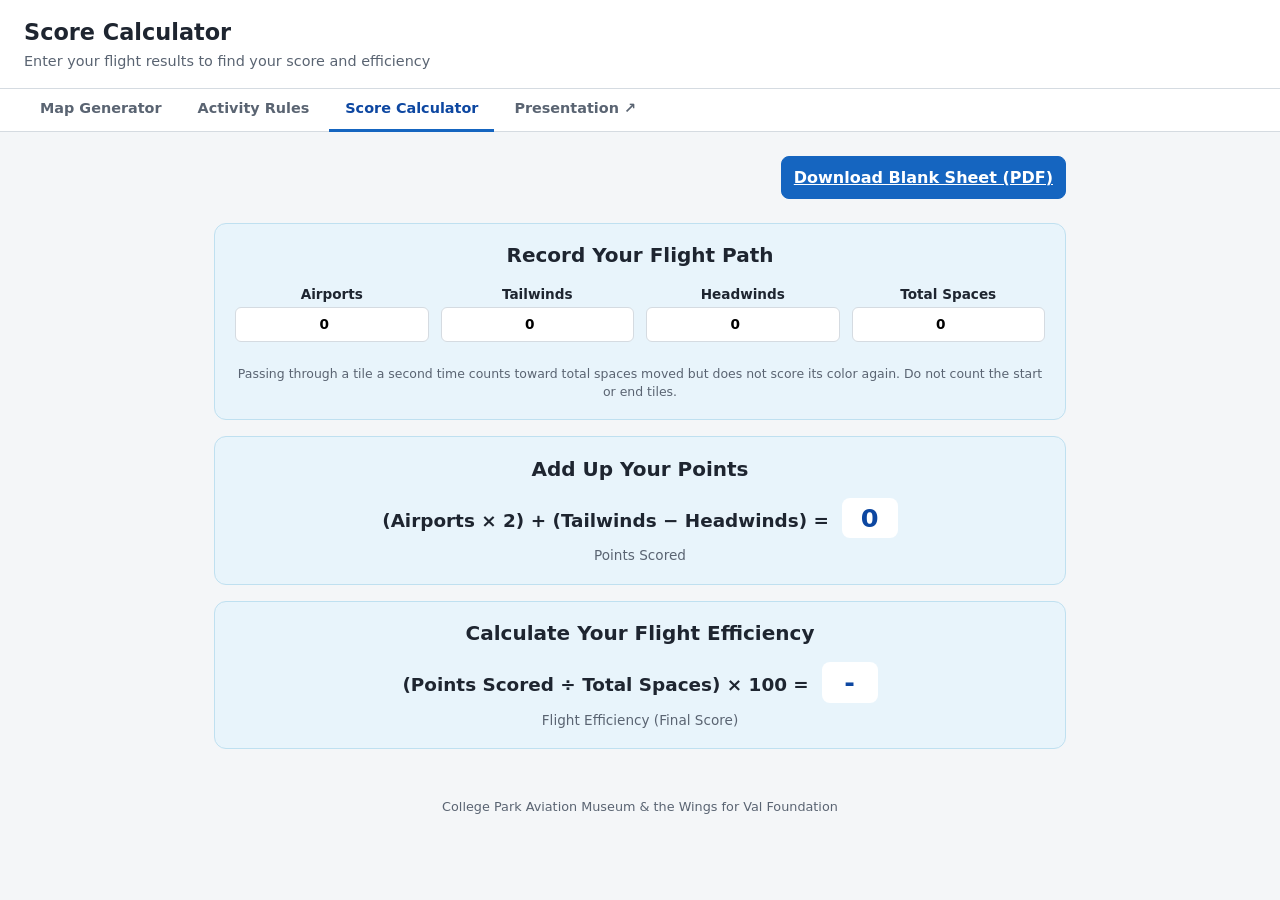
==== src/score.html @ 0450dbc5 "Tabs for handouts and presentation" ====
<!DOCTYPE html>
<html lang="en">
<head>
	<meta charset="UTF-8">
	<meta name="viewport" content="width=device-width, initial-scale=1.0">
	<title>Score Calculator — Ozobot Map Generator</title>
	<link rel="stylesheet" href="style.css">
</head>
<body>
	<header class="app-header">
		<h1>Score Calculator</h1>
		<p class="tagline">Enter your flight results to find your score and efficiency</p>
	</header>

	<!-- Shared tab bar. Copy verbatim into every page; set aria-current="page"
	     on the tab for THIS page (here: Score Calculator). -->
	<nav class="tab-bar" aria-label="Site sections">
		<a href="index.html" class="tab">Map Generator</a>
		<a href="rules.html" class="tab">Activity Rules</a>
		<a href="score.html" class="tab" aria-current="page">Score Calculator</a>
		<a href="https://canva.link/ln92ehll5jigmfg" class="tab tab-external"
			target="_blank" rel="noopener">Presentation &#8599;</a>
	</nav>

	<main class="page score-page">
		<div class="score-actions">
			<a class="btn btn-primary" href="downloads/ozobot-flight-results.pdf" download>
				Download Blank Sheet (PDF)
			</a>
		</div>

		<form id="score-form">
			<!-- Section 1: the four hand-counted inputs -->
			<section class="score-panel">
				<h2>Record Your Flight Path</h2>
				<div class="score-inputs">
					<label for="in-airports">Airports
						<input type="number" id="in-airports" min="0" value="0">
					</label>
					<label for="in-tailwinds">Tailwinds
						<input type="number" id="in-tailwinds" min="0" value="0">
					</label>
					<label for="in-headwinds">Headwinds
						<input type="number" id="in-headwinds" min="0" value="0">
					</label>
					<label for="in-total">Total Spaces
						<input type="number" id="in-total" min="0" value="0">
					</label>
				</div>
				<p class="score-note">Passing through a tile a second time counts toward total spaces
					moved but does not score its color again. Do not count the start or end tiles.</p>
			</section>

			<!-- Section 2: points, computed live -->
			<section class="score-panel">
				<h2>Add Up Your Points</h2>
				<p class="score-formula">
					(Airports &times; 2) + (Tailwinds &minus; Headwinds) =
					<output id="out-points" for="in-airports in-tailwinds in-headwinds">0</output>
				</p>
				<p class="score-caption">Points Scored</p>
			</section>

			<!-- Section 3: efficiency, computed live -->
			<section class="score-panel">
				<h2>Calculate Your Flight Efficiency</h2>
				<p class="score-formula">
					(Points Scored &divide; Total Spaces) &times; 100 =
					<output id="out-efficiency" for="out-points in-total">&mdash;</output>
				</p>
				<p class="score-caption">Flight Efficiency (Final Score)</p>
			</section>
		</form>
	</main>

	<footer class="app-footer">
		<p>College Park Aviation Museum &amp; the Wings for Val Foundation</p>
	</footer>

	<script type="module" src="js/score.js"></script>
</body>
</html>
---- src/style.css ----
/* ============ Ozobot Map Generator — app styles ============ */

:root {
	--accent: #1565c0;
	--accent-dark: #0d47a1;
	--bg: #f4f6f8;
	--panel: #ffffff;
	--border: #d5dbe1;
	--text: #1e2530;
	--text-soft: #5a6472;
	--error-bg: #fdecea;
	--error-border: #e53935;
	--warn-bg: #fff8e1;
	--warn-border: #f9a825;
}

* { box-sizing: border-box; }

body {
	margin: 0;
	font-family: system-ui, -apple-system, "Segoe UI", sans-serif;
	background: var(--bg);
	color: var(--text);
	line-height: 1.45;
}

/* ---------- Header / footer ---------- */

.app-header {
	background: var(--panel);
	border-bottom: 1px solid var(--border);
	padding: 1rem 1.5rem;
}

.app-header h1 { margin: 0; font-size: 1.4rem; }

.tagline { margin: 0.15rem 0 0; color: var(--text-soft); font-size: 0.9rem; }

/* ---------- Tab bar (shared across pages) ---------- */

.tab-bar {
	display: flex;
	flex-wrap: wrap;
	gap: 0.25rem;
	padding: 0 1.5rem;
	background: var(--panel);
	border-bottom: 1px solid var(--border);
}

.tab {
	padding: 0.6rem 1rem;
	font-size: 0.9rem;
	font-weight: 600;
	color: var(--text-soft);
	text-decoration: none;
	border-bottom: 3px solid transparent;  /* reserve space so nothing shifts */
	margin-bottom: -1px;                    /* overlap the bar's own border */
}

.tab:hover { color: var(--accent-dark); }

/* The tab for the current page. aria-current="page" is set in the HTML,
   so the styling and the accessibility state can never disagree. */
.tab[aria-current="page"] {
	color: var(--accent-dark);
	border-bottom-color: var(--accent);
}

.tab-external { color: var(--text-soft); }

/* ---------- Simple content page (rules / score tabs) ---------- */

.page {
	max-width: 900px;
	margin: 1.5rem auto;
	padding: 0 1.5rem;
}

/* ---------- Activity Rules tab ---------- */

.rules-actions {
	display: flex;
	justify-content: flex-end;
	margin-bottom: 1rem;
}

/* The download button should hug its text, not stretch full width. */
.rules-actions .btn { width: auto; }

.rules-title {
	text-align: center;
	margin: 0 0 1.25rem;
	font-size: 1.6rem;
}

.tile-cards {
	list-style: none;
	margin: 0;
	padding: 0;
	display: grid;
	gap: 1rem;
}

.tile-card {
	display: flex;
	gap: 1.1rem;
	align-items: flex-start;
	background: var(--panel);
	border: 1px solid var(--border);
	border-radius: 12px;
	padding: 1.1rem 1.25rem;
}

.tile-badge {
	flex: 0 0 auto;
	width: 92px;
	height: 92px;
	border-radius: 50%;
	background: #fff;
	border: 6px solid var(--border);
	display: flex;
	align-items: center;
	justify-content: center;
}

.tile-badge img {
	width: 52px;
	height: 52px;
}

/* Per-tile ring colors, matching the map palette. */
.tile-badge-airport { border-color: #1976d2; }
.tile-badge-tailwind { border-color: #43a047; }
.tile-badge-headwind { border-color: #f9a825; }
.tile-badge-impassable { border-color: #e53935; }

.tile-body h3 {
	margin: 0.1rem 0 0.6rem;
	font-size: 1.15rem;
}

/* The one-line summary after each tile name, in softer weight. */
.tile-summary {
	display: block;
	font-size: 0.9rem;
	font-weight: 400;
	color: var(--text-soft);
	margin-top: 0.1rem;
}

.tile-body p {
	margin: 0 0 0.5rem;
	font-size: 0.9rem;
}

.tile-body p:last-child { margin-bottom: 0; }

.rules-footnote {
	margin: 1.25rem 0 0;
	padding: 0.85rem 1rem;
	background: var(--panel);
	border: 1px solid var(--border);
	border-radius: 10px;
	font-size: 0.82rem;
	color: var(--text-soft);
}

/* Stack the badge above the text on narrow screens. */
@media (max-width: 560px) {
	.tile-card { flex-direction: column; align-items: center; text-align: center; }
	.tile-summary { text-align: center; }
}

/* ---------- Score Calculator tab ---------- */

.score-actions {
	display: flex;
	justify-content: flex-end;
	margin-bottom: 1rem;
}

.score-actions .btn { width: auto; }

.score-panel {
	background: #e8f4fb;               /* soft sky blue, echoing the handout */
	border: 1px solid #bfe0f0;
	border-radius: 12px;
	padding: 1.1rem 1.25rem;
	margin-bottom: 1rem;
}

.score-panel h2 {
	margin: 0 0 0.9rem;
	text-align: center;
	font-size: 1.25rem;
}

.score-inputs {
	display: grid;
	grid-template-columns: repeat(4, 1fr);
	gap: 0.75rem;
}

.score-inputs label {
	font-size: 0.85rem;
	font-weight: 600;
	text-align: center;
}

.score-inputs input {
	margin-top: 0.3rem;
	text-align: center;
	font-size: 1.1rem;
}

.score-note {
	margin: 0.9rem 0 0;
	font-size: 0.78rem;
	color: var(--text-soft);
	text-align: center;
}

.score-formula {
	margin: 0;
	text-align: center;
	font-size: 1.15rem;
	font-weight: 600;
}

/* The live-computed result: big and accented. */
.score-formula output {
	display: inline-block;
	min-width: 3.5rem;
	margin-left: 0.4rem;
	padding: 0.1rem 0.6rem;
	font-size: 1.6rem;
	font-weight: 700;
	color: var(--accent-dark);
	background: #fff;
	border-radius: 8px;
}

.score-caption {
	margin: 0.5rem 0 0;
	text-align: center;
	font-size: 0.85rem;
	color: var(--text-soft);
}

/* Stack the four inputs into two columns on narrow screens. */
@media (max-width: 560px) {
	.score-inputs { grid-template-columns: repeat(2, 1fr); }
}

.app-footer {
	padding: 0.75rem 1.5rem;
	color: var(--text-soft);
	font-size: 0.8rem;
	text-align: center;
}

/* ---------- Layout ---------- */

.app-layout {
	display: flex;
	gap: 1.25rem;
	padding: 1.25rem 1.5rem;
	align-items: flex-start;
	max-width: 1400px;
	margin: 0 auto;
}

.sidebar {
	flex: 0 0 290px;
	background: var(--panel);
	border: 1px solid var(--border);
	border-radius: 10px;
	padding: 1rem;
}

.map-area { flex: 1 1 auto; min-width: 0; }

/* Stack vertically on narrow screens */
@media (max-width: 800px) {
	.app-layout { flex-direction: column; }
	.sidebar { flex: 1 1 auto; width: 100%; }
}

/* ---------- Form ---------- */

fieldset {
	border: 1px solid var(--border);
	border-radius: 8px;
	margin: 0 0 0.9rem;
	padding: 0.6rem 0.75rem 0.75rem;
}

legend {
	font-size: 0.8rem;
	font-weight: 600;
	color: var(--text-soft);
	text-transform: uppercase;
	letter-spacing: 0.04em;
	padding: 0 0.3rem;
}

label {
	display: block;
	font-size: 0.85rem;
	font-weight: 500;
	margin-bottom: 0.55rem;
}

label:last-child { margin-bottom: 0; }

.hint { font-weight: 400; color: var(--text-soft); }

input[type="number"],
input[type="text"] {
	display: block;
	width: 100%;
	margin-top: 0.2rem;
	padding: 0.4rem 0.5rem;
	font: inherit;
	border: 1px solid var(--border);
	border-radius: 6px;
	background: #fff;
}

input:focus {
	outline: 2px solid var(--accent);
	outline-offset: 1px;
	border-color: var(--accent);
}

.field-row {
	display: flex;
	gap: 0.6rem;
}

.field-row label { flex: 1 1 0; }

/* ---------- Buttons ---------- */

.btn {
	display: block;
	width: 100%;
	padding: 0.55rem 0.75rem;
	margin-bottom: 0.5rem;
	font: inherit;
	font-weight: 600;
	color: var(--text);
	background: var(--panel);
	border: 1px solid var(--border);
	border-radius: 8px;
	cursor: pointer;
}

.btn:hover:not(:disabled) { border-color: var(--accent); color: var(--accent-dark); }

.btn:disabled { opacity: 0.45; cursor: not-allowed; }

.btn-primary {
	background: var(--accent);
	border-color: var(--accent);
	color: #fff;
}

.btn-primary:hover:not(:disabled) {
	background: var(--accent-dark);
	color: #fff;
}

/* Two secondary buttons side by side under Generate */
.btn-row {
	display: flex;
	gap: 0.5rem;
	margin-top: 0.5rem;
}

.btn-row .btn { margin-bottom: 0; }

.btn-subtle {
	font-weight: 500;
	font-size: 0.85rem;
	color: var(--text-soft);
	background: var(--bg);
}

.actions { margin-top: 0.9rem; }

/* Small inline spinner shown while the solver worker is running */
.spinner {
	display: inline-block;
	width: 0.8em;
	height: 0.8em;
	margin-right: 0.35em;
	vertical-align: -0.1em;
	border: 2px solid var(--border);
	border-top-color: var(--accent);
	border-radius: 50%;
	animation: spin 0.7s linear infinite;
}

@keyframes spin {
	to { transform: rotate(360deg); }
}

/* ---------- Feedback: errors & warnings ---------- */

#error-box {
	margin-top: 0.75rem;
	padding: 0.6rem 0.75rem;
	background: var(--error-bg);
	border: 1px solid var(--error-border);
	border-radius: 8px;
	font-size: 0.85rem;
}

#warnings {
	list-style: none;
	margin: 0.75rem 0 0;
	padding: 0;
}

#warnings li {
	margin-bottom: 0.4rem;
	padding: 0.5rem 0.7rem;
	background: var(--warn-bg);
	border: 1px solid var(--warn-border);
	border-radius: 8px;
	font-size: 0.82rem;
}

/* ---------- Map area ---------- */

.map-meta {
	display: flex;
	justify-content: space-between;
	gap: 1rem;
	min-height: 1.4rem;
	margin-bottom: 0.5rem;
	font-size: 0.9rem;
	color: var(--text-soft);
}

#seed-display { font-weight: 600; }

#map-container {
	background: var(--panel);
	border: 1px solid var(--border);
	border-radius: 10px;
	padding: 0.75rem;
}

/* The generated SVG scales to fit its container */
#map-container svg {
	display: block;
	width: 100%;
	height: auto;
}

.placeholder-text {
	text-align: center;
	color: var(--text-soft);
	padding: 3rem 1rem;
}

.print-hint {
	margin: 0.6rem 0 0;
	font-size: 0.78rem;
	line-height: 1.4;
	color: var(--text-soft);
}

/* ---------- Printable output ---------- */

/* The print pages exist in the DOM but are invisible on screen. */
#print-root { display: none; }

/* Letter landscape with no browser-added margins: the page SVGs are
   exactly 11in x 8.5in, so tiles land at their true physical size. */
@page {
	size: letter landscape;
	margin: 0;
}

@media print {
	/* Hide the whole app; show only the printable pages. */
	.app-header,
	.app-layout,
	.app-footer { display: none !important; }

	#print-root { display: block; }

	.print-page {
		width: 11in;
		height: 8.5in;
		overflow: hidden;          /* clip anything past the page edge */
		break-after: page;
		page-break-after: always;  /* older browsers */
	}

	/* No trailing blank page after the last sheet. */
	.print-page:last-child {
		break-after: auto;
		page-break-after: auto;
	}

	.print-page svg {
		display: block;
		width: 11in;
		height: 8.5in;
	}
}
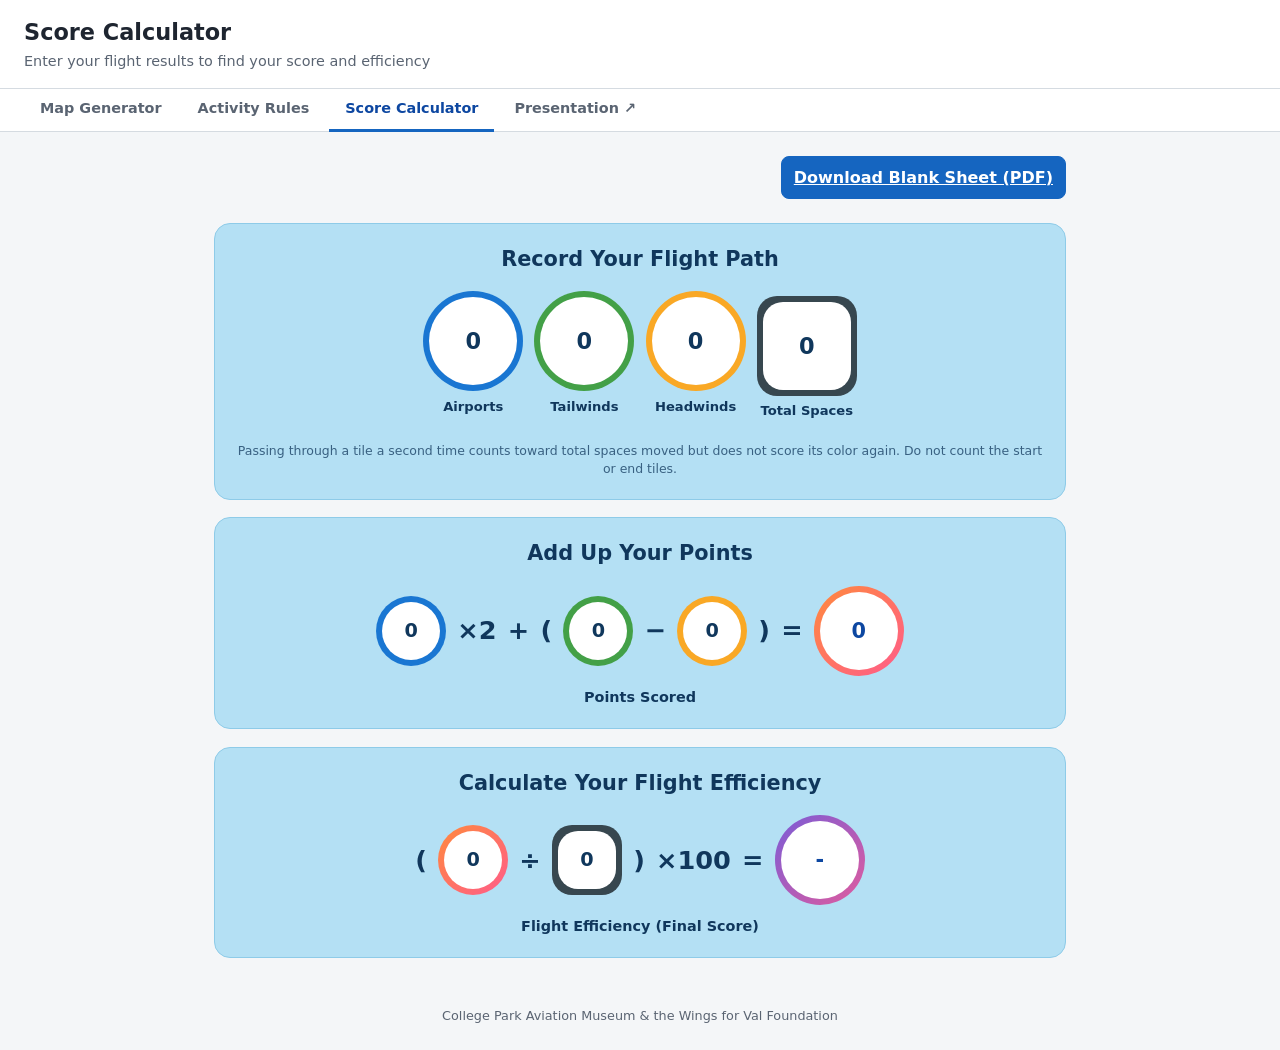
==== commit 485a6066: "Visual changes and score sheet" ====
--- a/src/score.html
+++ b/src/score.html
@@ -30,44 +30,75 @@
 		</div>
 
 		<form id="score-form">
-			<!-- Section 1: the four hand-counted inputs -->
+			<!-- Section 1: the four hand-counted inputs, each in a colored ring -->
 			<section class="score-panel">
 				<h2>Record Your Flight Path</h2>
-				<div class="score-inputs">
-					<label for="in-airports">Airports
-						<input type="number" id="in-airports" min="0" value="0">
+				<div class="equation">
+					<label class="term" for="in-airports">
+						<span class="circle ring-airport"><span class="circle-face">
+							<input type="number" id="in-airports" min="0" value="0" class="circle-input">
+						</span></span>
+						<span class="term-label">Airports</span>
 					</label>
-					<label for="in-tailwinds">Tailwinds
-						<input type="number" id="in-tailwinds" min="0" value="0">
+					<label class="term" for="in-tailwinds">
+						<span class="circle ring-tailwind"><span class="circle-face">
+							<input type="number" id="in-tailwinds" min="0" value="0" class="circle-input">
+						</span></span>
+						<span class="term-label">Tailwinds</span>
 					</label>
-					<label for="in-headwinds">Headwinds
-						<input type="number" id="in-headwinds" min="0" value="0">
+					<label class="term" for="in-headwinds">
+						<span class="circle ring-headwind"><span class="circle-face">
+							<input type="number" id="in-headwinds" min="0" value="0" class="circle-input">
+						</span></span>
+						<span class="term-label">Headwinds</span>
 					</label>
-					<label for="in-total">Total Spaces
-						<input type="number" id="in-total" min="0" value="0">
+					<label class="term" for="in-total">
+						<span class="circle circle-square ring-total"><span class="circle-face">
+							<input type="number" id="in-total" min="0" value="0" class="circle-input">
+						</span></span>
+						<span class="term-label">Total Spaces</span>
 					</label>
 				</div>
 				<p class="score-note">Passing through a tile a second time counts toward total spaces
 					moved but does not score its color again. Do not count the start or end tiles.</p>
 			</section>
 
-			<!-- Section 2: points, computed live -->
+			<!-- Section 2: points, computed live. Operand circles echo the inputs
+			     (filled by score.js); color carries which is which. -->
 			<section class="score-panel">
 				<h2>Add Up Your Points</h2>
-				<p class="score-formula">
-					(Airports &times; 2) + (Tailwinds &minus; Headwinds) =
-					<output id="out-points" for="in-airports in-tailwinds in-headwinds">0</output>
-				</p>
+				<div class="equation">
+					<span class="circle circle-sm ring-airport"><span class="circle-face" id="v-airports">0</span></span>
+					<span class="op">&times;2</span>
+					<span class="op">+</span>
+					<span class="op">(</span>
+					<span class="circle circle-sm ring-tailwind"><span class="circle-face" id="v-tailwinds">0</span></span>
+					<span class="op">&minus;</span>
+					<span class="circle circle-sm ring-headwind"><span class="circle-face" id="v-headwinds">0</span></span>
+					<span class="op">)</span>
+					<span class="op">=</span>
+					<span class="circle circle-result ring-points"><span class="circle-face">
+						<output id="out-points" for="in-airports in-tailwinds in-headwinds">0</output>
+					</span></span>
+				</div>
 				<p class="score-caption">Points Scored</p>
 			</section>
 
 			<!-- Section 3: efficiency, computed live -->
 			<section class="score-panel">
 				<h2>Calculate Your Flight Efficiency</h2>
-				<p class="score-formula">
-					(Points Scored &divide; Total Spaces) &times; 100 =
-					<output id="out-efficiency" for="out-points in-total">&mdash;</output>
-				</p>
+				<div class="equation">
+					<span class="op">(</span>
+					<span class="circle circle-sm ring-points"><span class="circle-face" id="v-points">0</span></span>
+					<span class="op">&divide;</span>
+					<span class="circle circle-sm circle-square ring-total"><span class="circle-face" id="v-total">0</span></span>
+					<span class="op">)</span>
+					<span class="op">&times;100</span>
+					<span class="op">=</span>
+					<span class="circle circle-result ring-efficiency"><span class="circle-face">
+						<output id="out-efficiency" for="out-points in-total">&mdash;</output>
+					</span></span>
+				</div>
 				<p class="score-caption">Flight Efficiency (Final Score)</p>
 			</section>
 		</form>
--- a/src/style.css
+++ b/src/style.css
@@ -12,6 +12,9 @@
 	--error-border: #e53935;
 	--warn-bg: #fff8e1;
 	--warn-border: #f9a825;
+	--sky-panel: #b4e0f4;   /* handout-style panel blue */
+	--sky-border: #8ecbe8;
+	--navy: #10375c;        /* handout title/text navy */
 }
 
 * { box-sizing: border-box; }
@@ -91,24 +94,33 @@
 	text-align: center;
 	margin: 0 0 1.25rem;
 	font-size: 1.6rem;
-}
-
+	color: var(--navy);
+}
+
+/* One big sky-blue panel holding the tile rows, like the handout. */
 .tile-cards {
 	list-style: none;
 	margin: 0;
-	padding: 0;
+	padding: 1.25rem;
 	display: grid;
 	gap: 1rem;
+	background: var(--sky-panel);
+	border: 1px solid var(--sky-border);
+	border-radius: 16px;
 }
 
 .tile-card {
 	display: flex;
 	gap: 1.1rem;
-	align-items: flex-start;
-	background: var(--panel);
-	border: 1px solid var(--border);
+	align-items: center;
+}
+
+/* The description sits in a white rounded box on the blue panel. */
+.tile-body {
+	flex: 1;
+	background: #fff;
 	border-radius: 12px;
-	padding: 1.1rem 1.25rem;
+	padding: 1rem 1.15rem;
 }
 
 .tile-badge {
@@ -182,74 +194,138 @@
 .score-actions .btn { width: auto; }
 
 .score-panel {
-	background: #e8f4fb;               /* soft sky blue, echoing the handout */
-	border: 1px solid #bfe0f0;
-	border-radius: 12px;
-	padding: 1.1rem 1.25rem;
-	margin-bottom: 1rem;
+	background: var(--sky-panel);       /* saturated sky blue, like the handout */
+	border: 1px solid var(--sky-border);
+	border-radius: 16px;
+	padding: 1.25rem;
+	margin-bottom: 1.1rem;
 }
 
 .score-panel h2 {
-	margin: 0 0 0.9rem;
-	text-align: center;
-	font-size: 1.25rem;
-}
-
-.score-inputs {
-	display: grid;
-	grid-template-columns: repeat(4, 1fr);
-	gap: 0.75rem;
-}
-
-.score-inputs label {
-	font-size: 0.85rem;
+	margin: 0 0 1.1rem;
+	text-align: center;
+	font-size: 1.3rem;
+	color: var(--navy);
+}
+
+/* A horizontal row of circles and math symbols; wraps on small screens. */
+.equation {
+	display: flex;
+	flex-wrap: wrap;
+	align-items: center;
+	justify-content: center;
+	gap: 0.6rem 0.7rem;
+}
+
+/* A labeled term = circle above, caption below. */
+.term {
+	display: flex;
+	flex-direction: column;
+	align-items: center;
+	gap: 0.35rem;
+	cursor: pointer;
+}
+
+.term-label {
+	font-size: 0.82rem;
 	font-weight: 600;
-	text-align: center;
-}
-
-.score-inputs input {
-	margin-top: 0.3rem;
-	text-align: center;
-	font-size: 1.1rem;
-}
-
-.score-note {
-	margin: 0.9rem 0 0;
-	font-size: 0.78rem;
-	color: var(--text-soft);
-	text-align: center;
-}
-
-.score-formula {
-	margin: 0;
-	text-align: center;
-	font-size: 1.15rem;
-	font-weight: 600;
-}
-
-/* The live-computed result: big and accented. */
-.score-formula output {
-	display: inline-block;
-	min-width: 3.5rem;
-	margin-left: 0.4rem;
-	padding: 0.1rem 0.6rem;
+	color: var(--navy);
+}
+
+/* The ring is the outer element (its background is the ring color);
+   .circle-face is the white inside. Padding = ring thickness. */
+.circle {
+	display: inline-flex;
+	padding: 6px;
+	border-radius: 50%;
+	background: var(--border);          /* overridden by a ring-* class */
+}
+
+.circle-face {
+	width: 88px;
+	height: 88px;
+	border-radius: 50%;
+	background: #fff;
+	display: flex;
+	align-items: center;
+	justify-content: center;
+	font-size: 1.7rem;
+	font-weight: 700;
+	color: var(--navy);
+}
+
+/* Total Spaces is a rounded square in the handout, not a circle. */
+.circle-square,
+.circle-square .circle-face { border-radius: 20px; }
+
+/* Smaller circles for the equation operands. */
+.circle-sm .circle-face { width: 58px; height: 58px; font-size: 1.2rem; }
+
+/* Result circles: slightly bigger, accent-colored number. Smaller font so a
+   value like "88.9%" stays inside the circle. */
+.circle-result .circle-face {
+	width: 78px;
+	height: 78px;
+	color: var(--accent-dark);
+	font-size: 1.3rem;
+}
+
+/* Ring colors, matching the map / rules palette. */
+.ring-airport { background: #1976d2; }
+.ring-tailwind { background: #43a047; }
+.ring-headwind { background: #f9a825; }
+.ring-total { background: #37474f; }
+/* Gradient rings for the two computed results. */
+.ring-points { background: linear-gradient(135deg, #ff8a3d, #ff5c8a); }
+.ring-efficiency { background: linear-gradient(135deg, #7b5cd6, #e05c9e); }
+
+/* Number inputs sit borderless inside their circle face.
+   Scoped as `.circle-face .circle-input` (specificity 0,2,0) so it overrides
+   the general form rule `input[type="number"]` (0,1,1), which would otherwise
+   paint a white bordered box with padding on top of the circle. */
+.circle-face .circle-input {
+	width: 100%;
+	height: 100%;
+	min-width: 0;                       /* don't let flex min-content overflow the circle */
+	margin: 0;                          /* kill the form rule's margin-top */
+	padding: 0;
+	border: none;
+	border-radius: 50%;
+	background: transparent;            /* let the circle face show through */
+	text-align: center;
+	font-size: 1.4rem;
+	font-weight: 700;
+	color: var(--navy);
+	-moz-appearance: textfield;         /* hide Firefox spinner */
+}
+.circle-face .circle-input:focus { outline: none; }
+.circle-input::-webkit-inner-spin-button,
+.circle-input::-webkit-outer-spin-button { -webkit-appearance: none; margin: 0; }
+
+/* Accessible focus cue on the whole circle instead of the input. */
+.circle:focus-within { box-shadow: 0 0 0 3px rgba(21, 101, 192, 0.35); }
+
+/* The big math symbols between circles. */
+.op {
 	font-size: 1.6rem;
 	font-weight: 700;
-	color: var(--accent-dark);
-	background: #fff;
-	border-radius: 8px;
+	color: var(--navy);
+}
+
+.score-note {
+	margin: 1.1rem 0 0;
+	font-size: 0.78rem;
+	color: var(--navy);
+	opacity: 0.75;
+	text-align: center;
 }
 
 .score-caption {
-	margin: 0.5rem 0 0;
-	text-align: center;
-	font-size: 0.85rem;
-	color: var(--text-soft);
-}
-
-/* Stack the four inputs into two columns on narrow screens. */
-@media (max-width: 560px) {
-	.score-inputs { grid-template-columns: repeat(2, 1fr); }
+	margin: 0.7rem 0 0;
+	text-align: center;
+	font-size: 0.9rem;
+	font-weight: 600;
+	color: var(--navy);
 }
 
 .app-footer {
